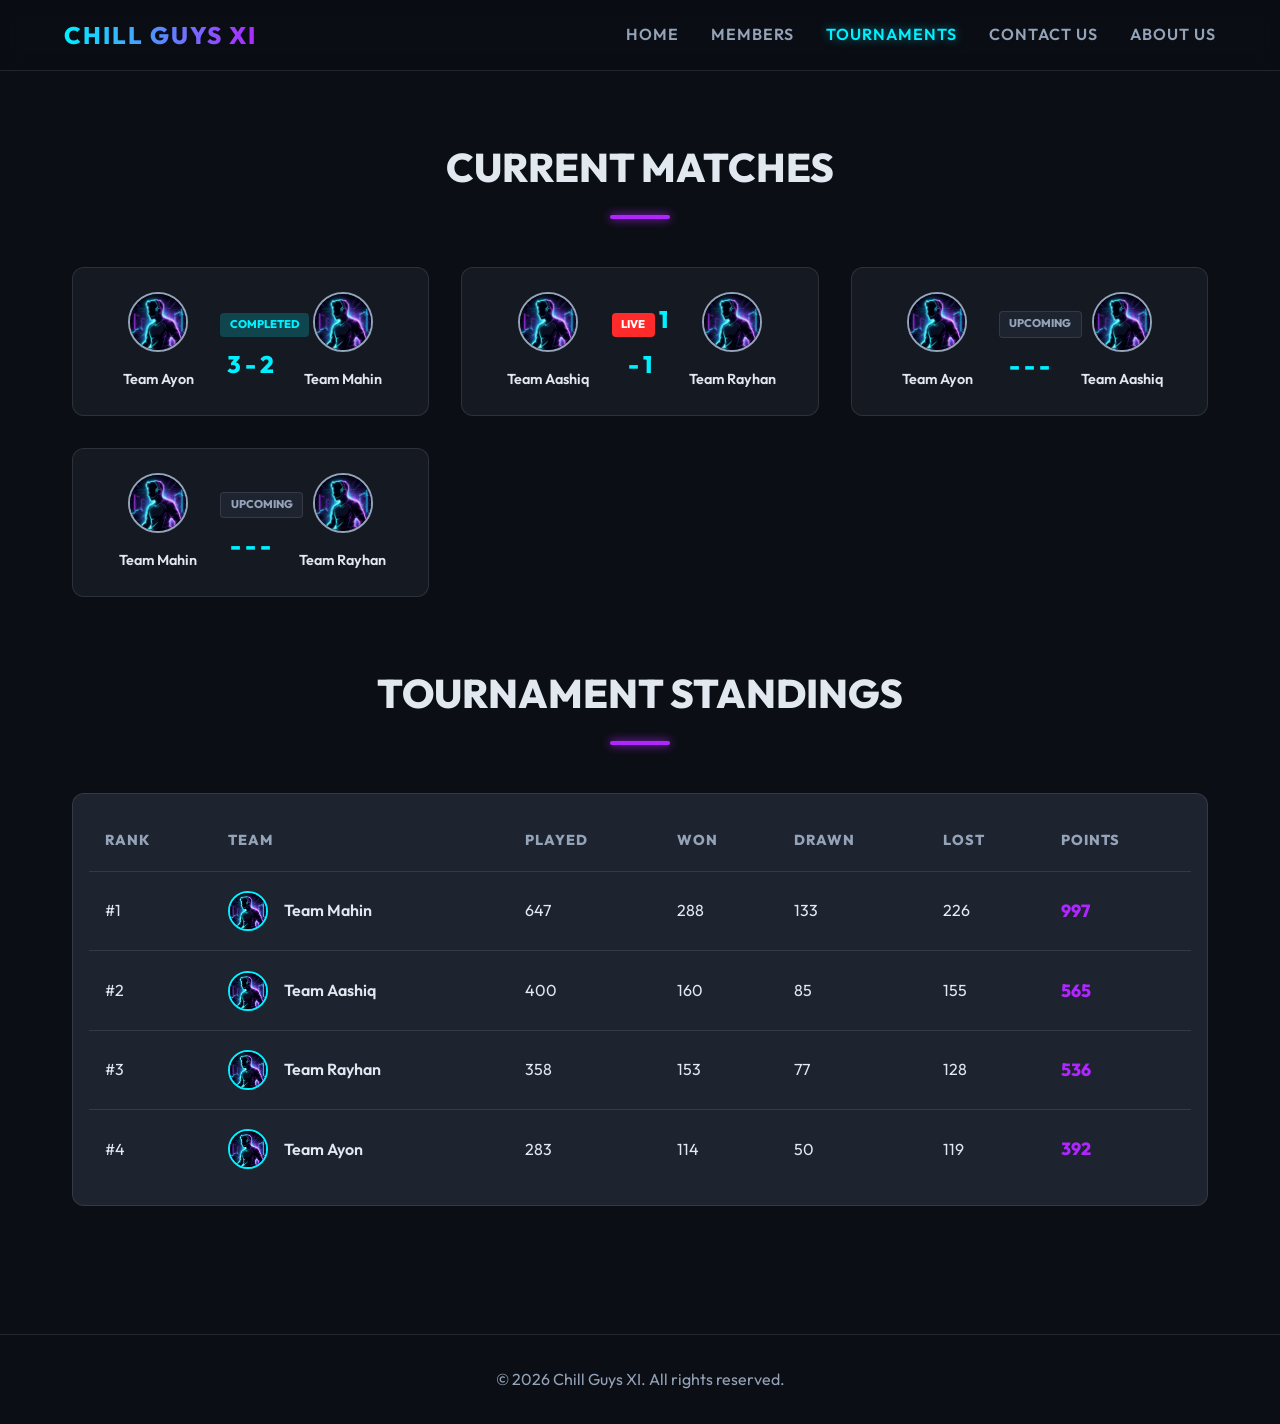
==== tournaments.html @ 994f7c33 "Launching first version of CGXI website" ====
<!DOCTYPE html>
<html lang="en">
<head>
    <meta charset="UTF-8">
    <meta name="viewport" content="width=device-width, initial-scale=1.0">
    <title>Tournaments - Chill Guys XI</title>
    <meta name="description" content="Current tournament and match highlights.">
    <link rel="stylesheet" href="styles.css">
</head>
<body>
    <nav class="navbar">
        <a href="index.html" class="logo">Chill Guys XI</a>
        <div class="menu-toggle" id="mobile-menu">&#9776;</div>
        <div class="nav-links" id="nav-links">
            <a href="index.html">Home</a>
            <a href="members.html">Members</a>
            <a href="tournaments.html" class="active">Tournaments</a>
            <a href="contact.html">Contact Us</a>
            <a href="about.html">About Us</a>
        </div>
    </nav>

    <main class="container">
        
        <h2 class="section-title">Current Matches</h2>
        <div id="matchesGrid" class="matches-grid">
            <!-- Dynamically populated via JS -->
        </div>

        <h2 class="section-title">Tournament Standings</h2>
        <div class="table-container">
            <table class="standings-table">
                <thead>
                    <tr>
                        <th>Rank</th>
                        <th>Team</th>
                        <th>Played</th>
                        <th>Won</th>
                        <th>Drawn</th>
                        <th>Lost</th>
                        <th>Points</th>
                    </tr>
                </thead>
                <tbody id="standingsBody">
                    <!-- Dynamically populated via JS -->
                </tbody>
            </table>
        </div>
    </main>

    <footer>
        <p>&copy; 2026 Chill Guys XI. All rights reserved.</p>
    </footer>

    <script src="data.js"></script>
    <script src="app.js"></script>
</body>
</html>
---- styles.css ----
@import url('https://fonts.googleapis.com/css2?family=Outfit:wght@300;400;600;800&display=swap');

:root {
    --bg-main: #0B0E14;
    --bg-secondary: #151A22;
    --bg-card: #1D232F;
    --text-main: #E2E8F0;
    --text-muted: #94A3B8;
    --accent-cyan: #00F0FF;
    --accent-purple: #B026FF;
    --border-color: rgba(255, 255, 255, 0.1);
    --transition: all 0.3s ease;
}

* {
    margin: 0;
    padding: 0;
    box-sizing: border-box;
    font-family: 'Outfit', sans-serif;
}

body {
    background-color: var(--bg-main);
    color: var(--text-main);
    line-height: 1.6;
    overflow-x: hidden;
}

/* Navbar */
.navbar {
    position: sticky;
    top: 0;
    z-index: 100;
    background: rgba(11, 14, 20, 0.85);
    backdrop-filter: blur(10px);
    border-bottom: 1px solid var(--border-color);
    padding: 1rem 5%;
    display: flex;
    justify-content: space-between;
    align-items: center;
}

.logo {
    font-size: 1.5rem;
    font-weight: 800;
    text-transform: uppercase;
    letter-spacing: 2px;
    background: linear-gradient(90deg, var(--accent-cyan), var(--accent-purple));
    -webkit-background-clip: text;
    -webkit-text-fill-color: transparent;
    text-decoration: none;
}

.nav-links {
    display: flex;
    gap: 2rem;
}

.nav-links a {
    color: var(--text-muted);
    text-decoration: none;
    font-weight: 600;
    font-size: 1rem;
    transition: var(--transition);
    text-transform: uppercase;
    letter-spacing: 1px;
}

.nav-links a:hover,
.nav-links a.active {
    color: var(--accent-cyan);
    text-shadow: 0 0 10px rgba(0, 240, 255, 0.5);
}

/* Banner */
.hero-banner {
    width: 100%;
    height: 60vh;
    background-image: url('assets/banner.png');
    background-size: cover;
    background-position: center;
    position: relative;
    display: flex;
    align-items: center;
    justify-content: center;
    text-align: center;
}

.hero-banner::after {
    content: '';
    position: absolute;
    top: 0; left: 0; right: 0; bottom: 0;
    background: linear-gradient(to bottom, rgba(11,14,20,0.3) 0%, rgba(11,14,20,1) 100%);
}

.hero-content {
    position: relative;
    z-index: 10;
}

.hero-title {
    font-size: 4rem;
    font-weight: 800;
    text-transform: uppercase;
    margin-bottom: 1rem;
    text-shadow: 0 0 20px rgba(0, 0, 0, 0.8);
}

.hero-subtitle {
    font-size: 1.5rem;
    color: var(--accent-cyan);
    font-weight: 600;
    letter-spacing: 2px;
    text-transform: uppercase;
}

/* Layout */
.container {
    max-width: 1200px;
    margin: 0 auto;
    padding: 4rem 2rem;
}

.section-title {
    font-size: 2.5rem;
    font-weight: 800;
    text-transform: uppercase;
    text-align: center;
    margin-bottom: 3rem;
    position: relative;
}

.section-title::after {
    content: '';
    display: block;
    width: 60px;
    height: 4px;
    background: var(--accent-purple);
    margin: 1rem auto 0;
    border-radius: 2px;
    box-shadow: 0 0 10px var(--accent-purple);
}

/* Home Page Features */
.home-grid {
    display: grid;
    grid-template-columns: repeat(auto-fit, minmax(300px, 1fr));
    gap: 2rem;
}

.feature-card {
    background: var(--bg-card);
    padding: 2rem;
    border-radius: 12px;
    border: 1px solid var(--border-color);
    transition: var(--transition);
    text-align: center;
}

.feature-card:hover {
    transform: translateY(-5px);
    border-color: var(--accent-cyan);
    box-shadow: 0 10px 20px rgba(0, 240, 255, 0.1);
}

.feature-icon {
    font-size: 3rem;
    margin-bottom: 1.5rem;
    color: var(--accent-cyan);
}

/* Profiles Grid */
.controls {
    display: flex;
    justify-content: space-between;
    margin-bottom: 2rem;
    flex-wrap: wrap;
    gap: 1rem;
}

.search-input, .filter-select {
    background: var(--bg-secondary);
    border: 1px solid var(--border-color);
    color: var(--text-main);
    padding: 0.8rem 1.2rem;
    border-radius: 8px;
    font-size: 1rem;
    outline: none;
    transition: var(--transition);
}

.search-input:focus, .filter-select:focus {
    border-color: var(--accent-cyan);
    box-shadow: 0 0 10px rgba(0, 240, 255, 0.2);
}

.profiles-grid {
    display: grid;
    grid-template-columns: repeat(auto-fill, minmax(250px, 1fr));
    gap: 2rem;
}

.player-card {
    background: var(--bg-card);
    border-radius: 12px;
    overflow: hidden;
    position: relative;
    transition: var(--transition);
    border: 1px solid var(--border-color);
}

.player-card:hover {
    transform: translateY(-10px);
    box-shadow: 0 10px 30px rgba(176, 38, 255, 0.2);
    border-color: var(--accent-purple);
}

.player-photo {
    width: 100%;
    height: 250px;
    object-fit: cover;
    border-bottom: 3px solid var(--accent-cyan);
}

.player-info {
    padding: 1.5rem;
}

.player-name {
    font-size: 1.2rem;
    font-weight: 800;
    margin-bottom: 0.5rem;
}

.player-team {
    color: var(--accent-cyan);
    font-size: 0.9rem;
    font-weight: 600;
    margin-bottom: 1rem;
    text-transform: uppercase;
}

.player-stats {
    display: grid;
    grid-template-columns: 1fr 1fr;
    gap: 0.5rem;
    font-size: 0.85rem;
    color: var(--text-muted);
}

.stat-val {
    color: var(--text-main);
    font-weight: 600;
}

.player-price {
    position: absolute;
    top: 10px;
    right: 10px;
    background: var(--accent-purple);
    color: white;
    padding: 0.3rem 0.8rem;
    border-radius: 20px;
    font-weight: 800;
    font-size: 0.85rem;
    box-shadow: 0 0 10px var(--accent-purple);
}

/* Standings Table */
.table-container {
    overflow-x: auto;
    background: var(--bg-card);
    border-radius: 12px;
    border: 1px solid var(--border-color);
    padding: 1rem;
}

.standings-table {
    width: 100%;
    border-collapse: collapse;
    text-align: left;
}

.standings-table th, .standings-table td {
    padding: 1.2rem 1rem;
    border-bottom: 1px solid var(--border-color);
}

.standings-table th {
    font-weight: 800;
    text-transform: uppercase;
    color: var(--text-muted);
    font-size: 0.9rem;
    letter-spacing: 1px;
}

.standings-table tr:last-child td {
    border-bottom: none;
}

.standings-table tbody tr:hover {
    background: rgba(255, 255, 255, 0.03);
}

.team-cell {
    display: flex;
    align-items: center;
    gap: 1rem;
    font-weight: 600;
}

.team-logo-small {
    width: 40px;
    height: 40px;
    border-radius: 50%;
    border: 2px solid var(--accent-cyan);
}

.pts {
    color: var(--accent-purple);
    font-weight: 800;
    font-size: 1.1rem;
}

/* Footer */
footer {
    text-align: center;
    padding: 2rem;
    border-top: 1px solid var(--border-color);
    margin-top: 4rem;
    color: var(--text-muted);
}

/* Matches */
.matches-grid {
    display: grid;
    grid-template-columns: repeat(auto-fill, minmax(350px, 1fr));
    gap: 2rem;
    margin-bottom: 4rem;
}

.match-card {
    background: var(--bg-secondary);
    border-radius: 12px;
    border: 1px solid var(--border-color);
    padding: 1.5rem;
    display: flex;
    justify-content: space-between;
    align-items: center;
    transition: var(--transition);
}

.match-card:hover {
    border-color: var(--accent-cyan);
    box-shadow: 0 0 15px rgba(0, 240, 255, 0.1);
}

.match-team {
    text-align: center;
    width: 40%;
}

.match-team img {
    width: 60px;
    height: 60px;
    border-radius: 50%;
    margin-bottom: 0.5rem;
    border: 2px solid var(--text-muted);
}

.match-team span {
    display: block;
    font-weight: 600;
    font-size: 0.9rem;
}

.match-score {
    width: 20%;
    text-align: center;
    font-size: 1.5rem;
    font-weight: 800;
    color: var(--accent-cyan);
}

.status-badge {
    display: inline-block;
    padding: 0.2rem 0.6rem;
    border-radius: 4px;
    font-size: 0.7rem;
    font-weight: 800;
    text-transform: uppercase;
    margin-bottom: 0.5rem;
}

.status-live { background: #FF2A2A; color: white; }
.status-upcoming { background: var(--bg-card); color: var(--text-muted); border: 1px solid var(--border-color); }
.status-completed { background: rgba(0, 240, 255, 0.2); color: var(--accent-cyan); }

/* Hamburger Menu */
.menu-toggle {
    display: none;
    font-size: 2rem;
    cursor: pointer;
    color: var(--text-main);
    z-index: 101;
}

/* Responsive Styles */
@media (max-width: 768px) {
    .menu-toggle {
        display: block;
    }

    .nav-links {
        display: none;
        flex-direction: column;
        position: absolute;
        top: 100%;
        left: 0;
        width: 100%;
        background: rgba(11, 14, 20, 0.95);
        backdrop-filter: blur(10px);
        border-bottom: 1px solid var(--border-color);
        padding: 2rem 0;
        text-align: center;
        gap: 1.5rem;
    }

    .nav-links.active-menu {
        display: flex;
    }

    .hero-title {
        font-size: 2.5rem;
    }

    .hero-subtitle {
        font-size: 1.2rem;
    }

    .section-title {
        font-size: 2rem;
    }

    .home-grid {
        grid-template-columns: 1fr;
    }

    .controls {
        flex-direction: column;
    }

    .search-input, .filter-select {
        width: 100%;
    }

    .matches-grid {
        grid-template-columns: 1fr;
    }
}
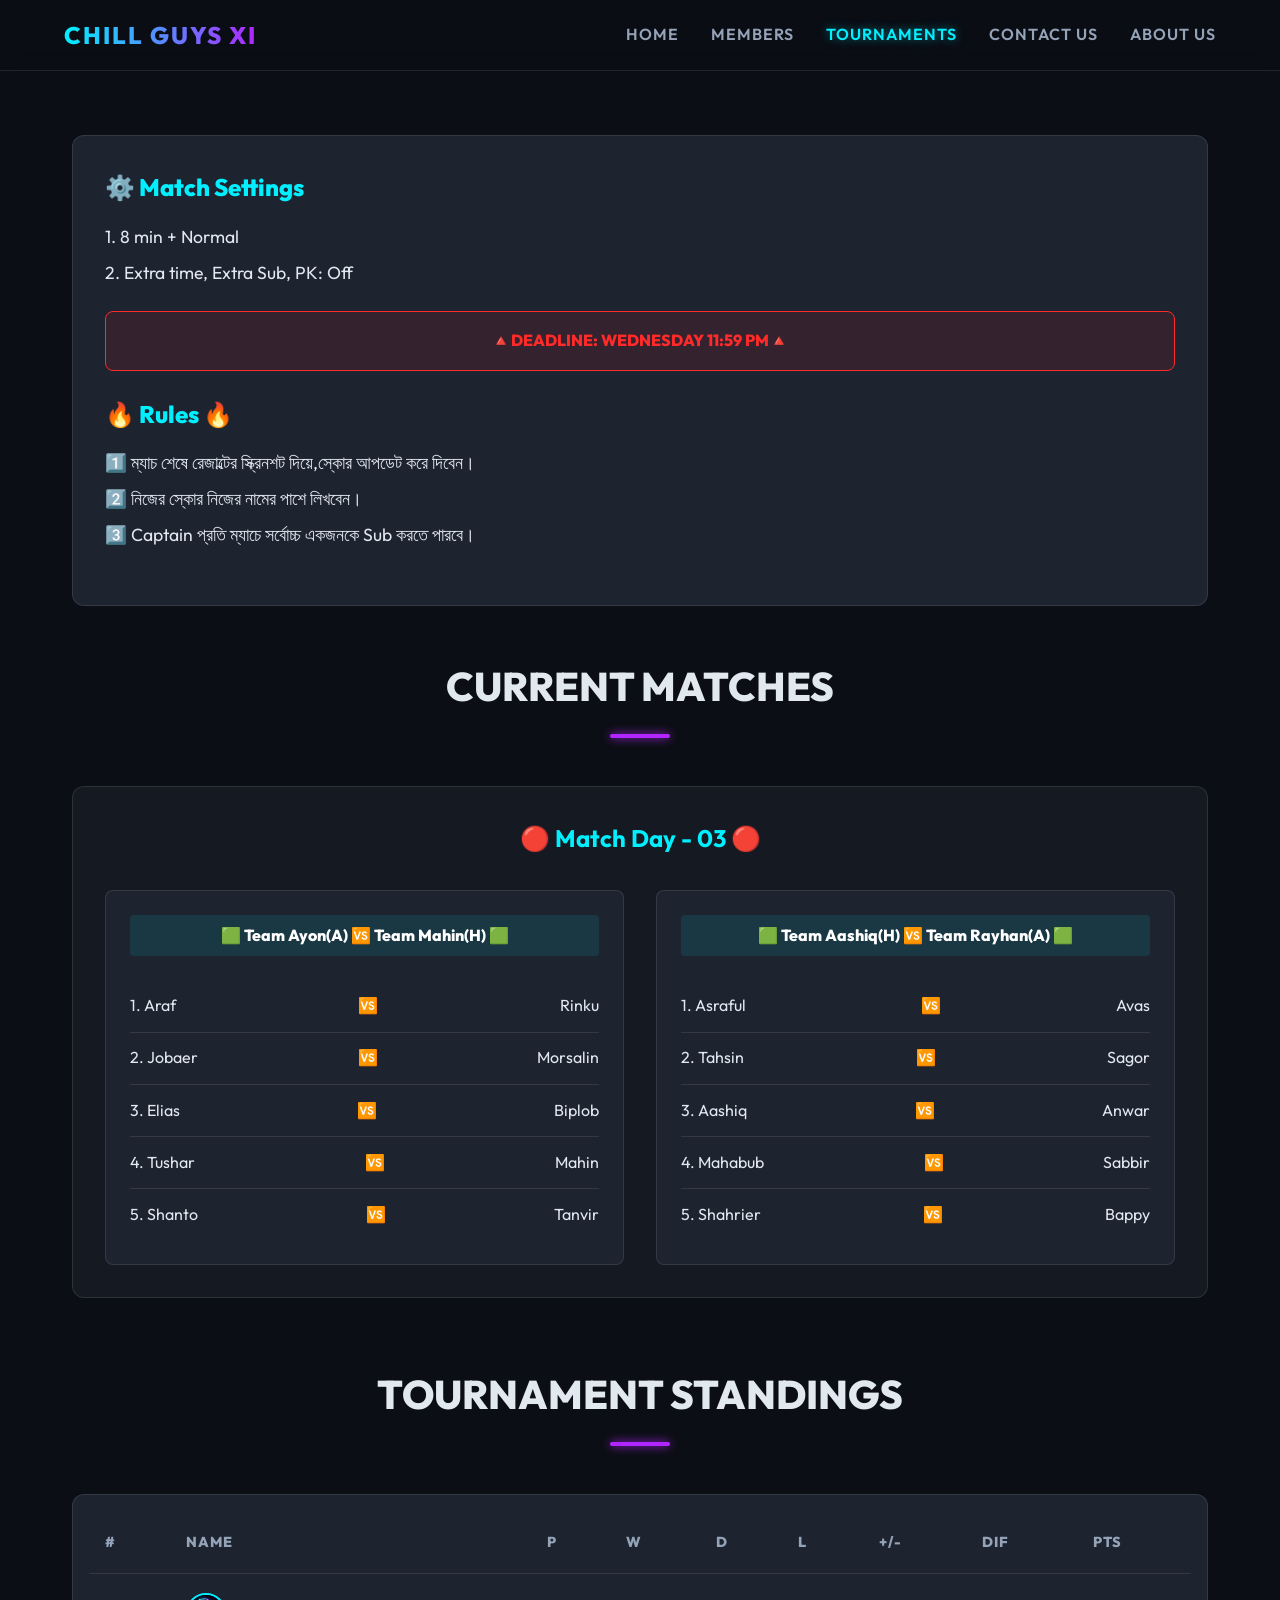
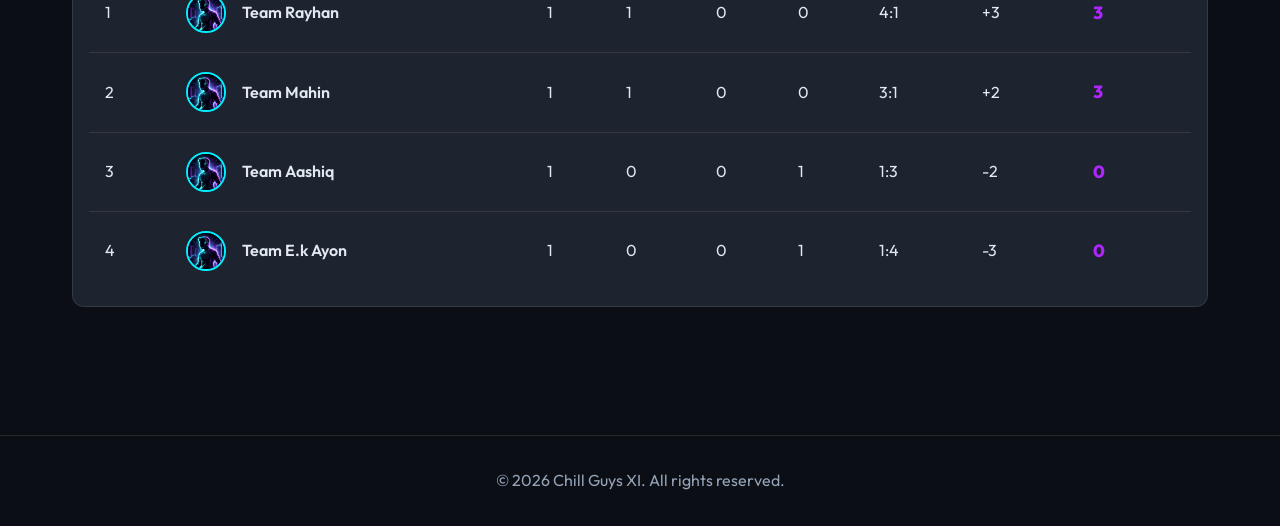
==== commit ed9b0d98: "Updated score in Tournament page" ====
--- a/tournaments.html
+++ b/tournaments.html
@@ -21,7 +21,22 @@
     </nav>
 
     <main class="container">
-        
+        <div class="match-settings-card">
+            <h2 class="settings-title">⚙️ Match Settings</h2>
+            <ul class="settings-list">
+                <li>1. 8 min + Normal</li>
+                <li>2. Extra time, Extra Sub, PK: Off</li>
+            </ul>
+            <div class="deadline-banner">🔺Deadline: Wednesday 11:59 pm🔺</div>
+            
+            <h2 class="settings-title" style="margin-top: 1.5rem;">🔥 Rules 🔥</h2>
+            <ul class="settings-list">
+                <li>1️⃣ ম্যাচ শেষে রেজাল্টের স্ক্রিনশট দিয়ে,স্কোর আপডেট করে দিবেন।</li>
+                <li>2️⃣ নিজের স্কোর নিজের নামের পাশে লিখবেন।</li>
+                <li>3️⃣ Captain প্রতি ম্যাচে সর্বোচ্চ একজনকে Sub করতে পারবে।</li>
+            </ul>
+        </div>
+
         <h2 class="section-title">Current Matches</h2>
         <div id="matchesGrid" class="matches-grid">
             <!-- Dynamically populated via JS -->
@@ -32,13 +47,15 @@
             <table class="standings-table">
                 <thead>
                     <tr>
-                        <th>Rank</th>
-                        <th>Team</th>
-                        <th>Played</th>
-                        <th>Won</th>
-                        <th>Drawn</th>
-                        <th>Lost</th>
-                        <th>Points</th>
+                        <th>#</th>
+                        <th>Name</th>
+                        <th>P</th>
+                        <th>W</th>
+                        <th>D</th>
+                        <th>L</th>
+                        <th>+/-</th>
+                        <th>Dif</th>
+                        <th>Pts</th>
                     </tr>
                 </thead>
                 <tbody id="standingsBody">
--- a/styles.css
+++ b/styles.css
@@ -332,6 +332,45 @@
 }
 
 /* Matches */
+.match-settings-card {
+    background: var(--bg-card);
+    border-radius: 12px;
+    border: 1px solid var(--border-color);
+    padding: 2rem;
+    margin-bottom: 3rem;
+}
+
+.settings-title {
+    color: var(--accent-cyan);
+    font-size: 1.5rem;
+    font-weight: 800;
+    margin-bottom: 1rem;
+}
+
+.settings-list {
+    list-style: none;
+    padding-left: 0;
+    margin-bottom: 1.5rem;
+    color: var(--text-main);
+}
+
+.settings-list li {
+    margin-bottom: 0.5rem;
+    font-size: 1.1rem;
+}
+
+.deadline-banner {
+    background: rgba(255, 42, 42, 0.1);
+    border: 1px solid #FF2A2A;
+    color: #FF2A2A;
+    padding: 1rem;
+    text-align: center;
+    font-weight: 800;
+    border-radius: 8px;
+    margin-top: 1rem;
+    text-transform: uppercase;
+}
+
 .matches-grid {
     display: grid;
     grid-template-columns: repeat(auto-fill, minmax(350px, 1fr));
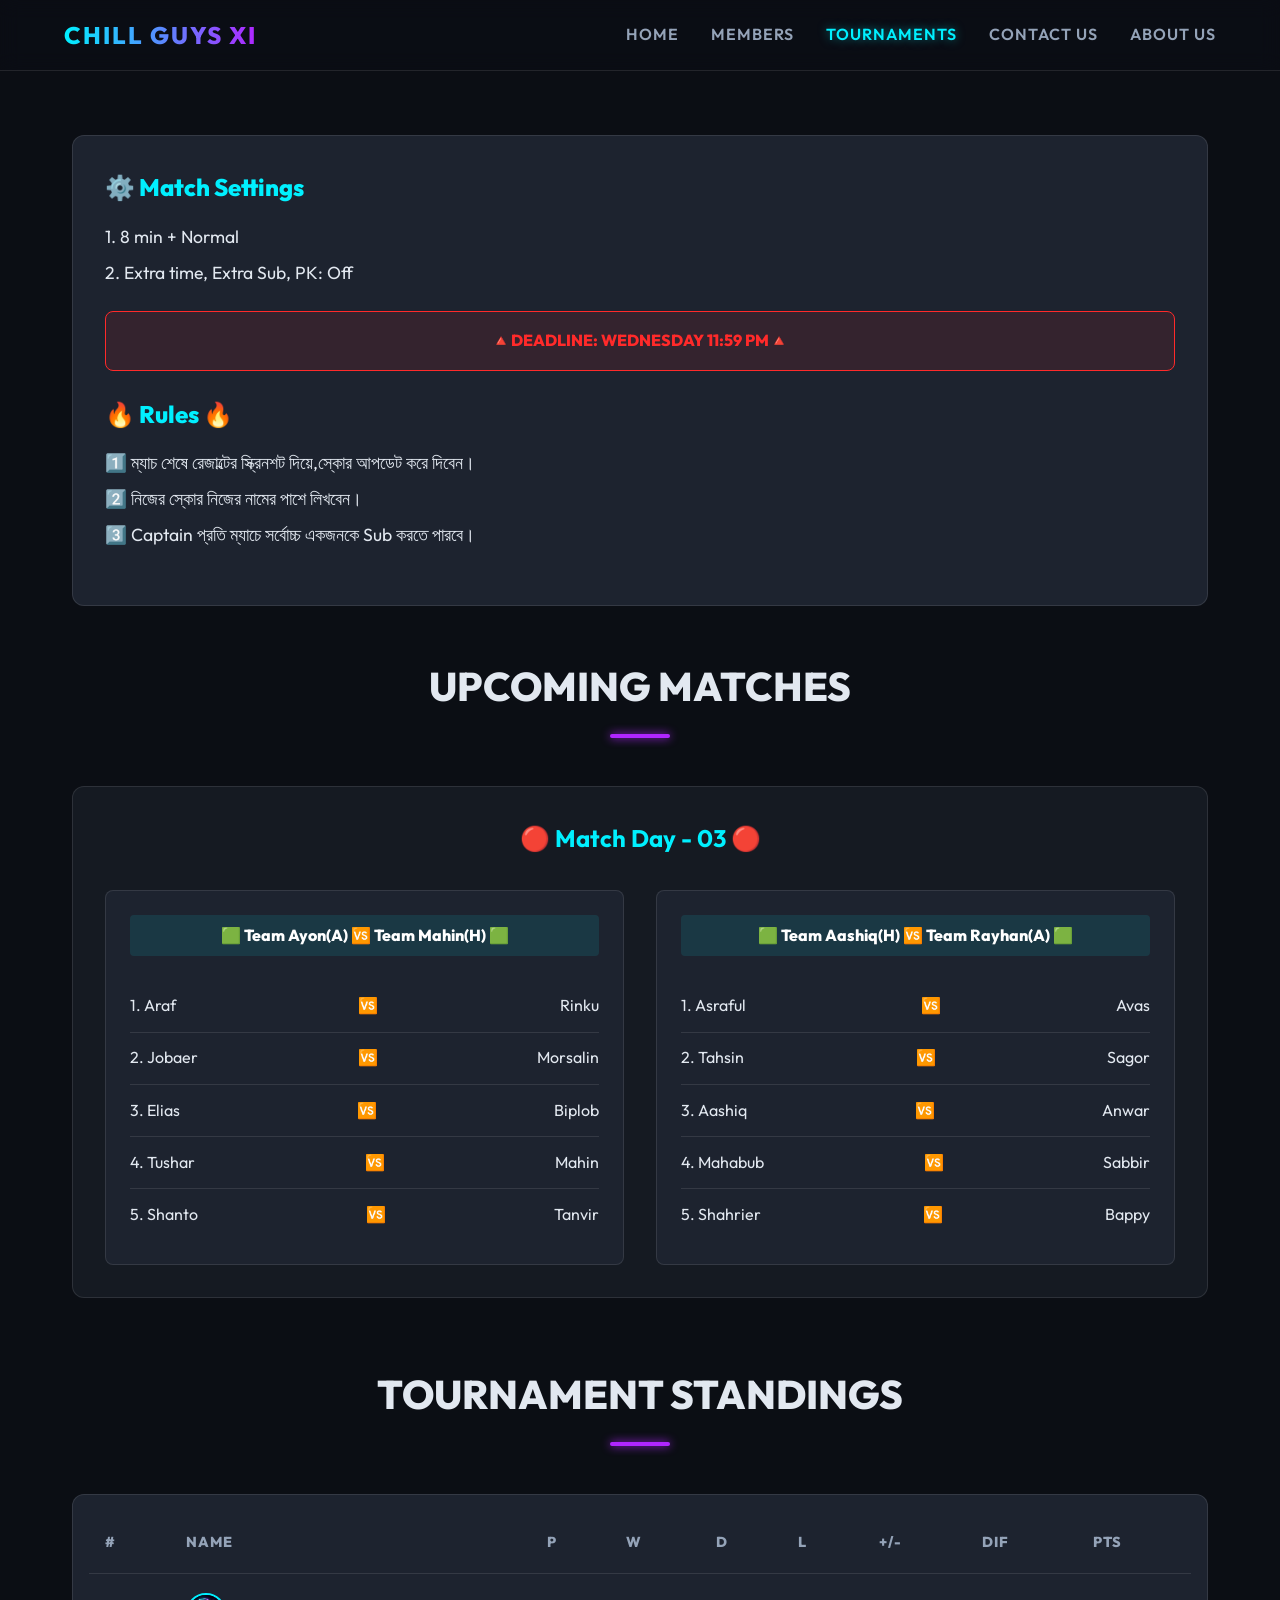
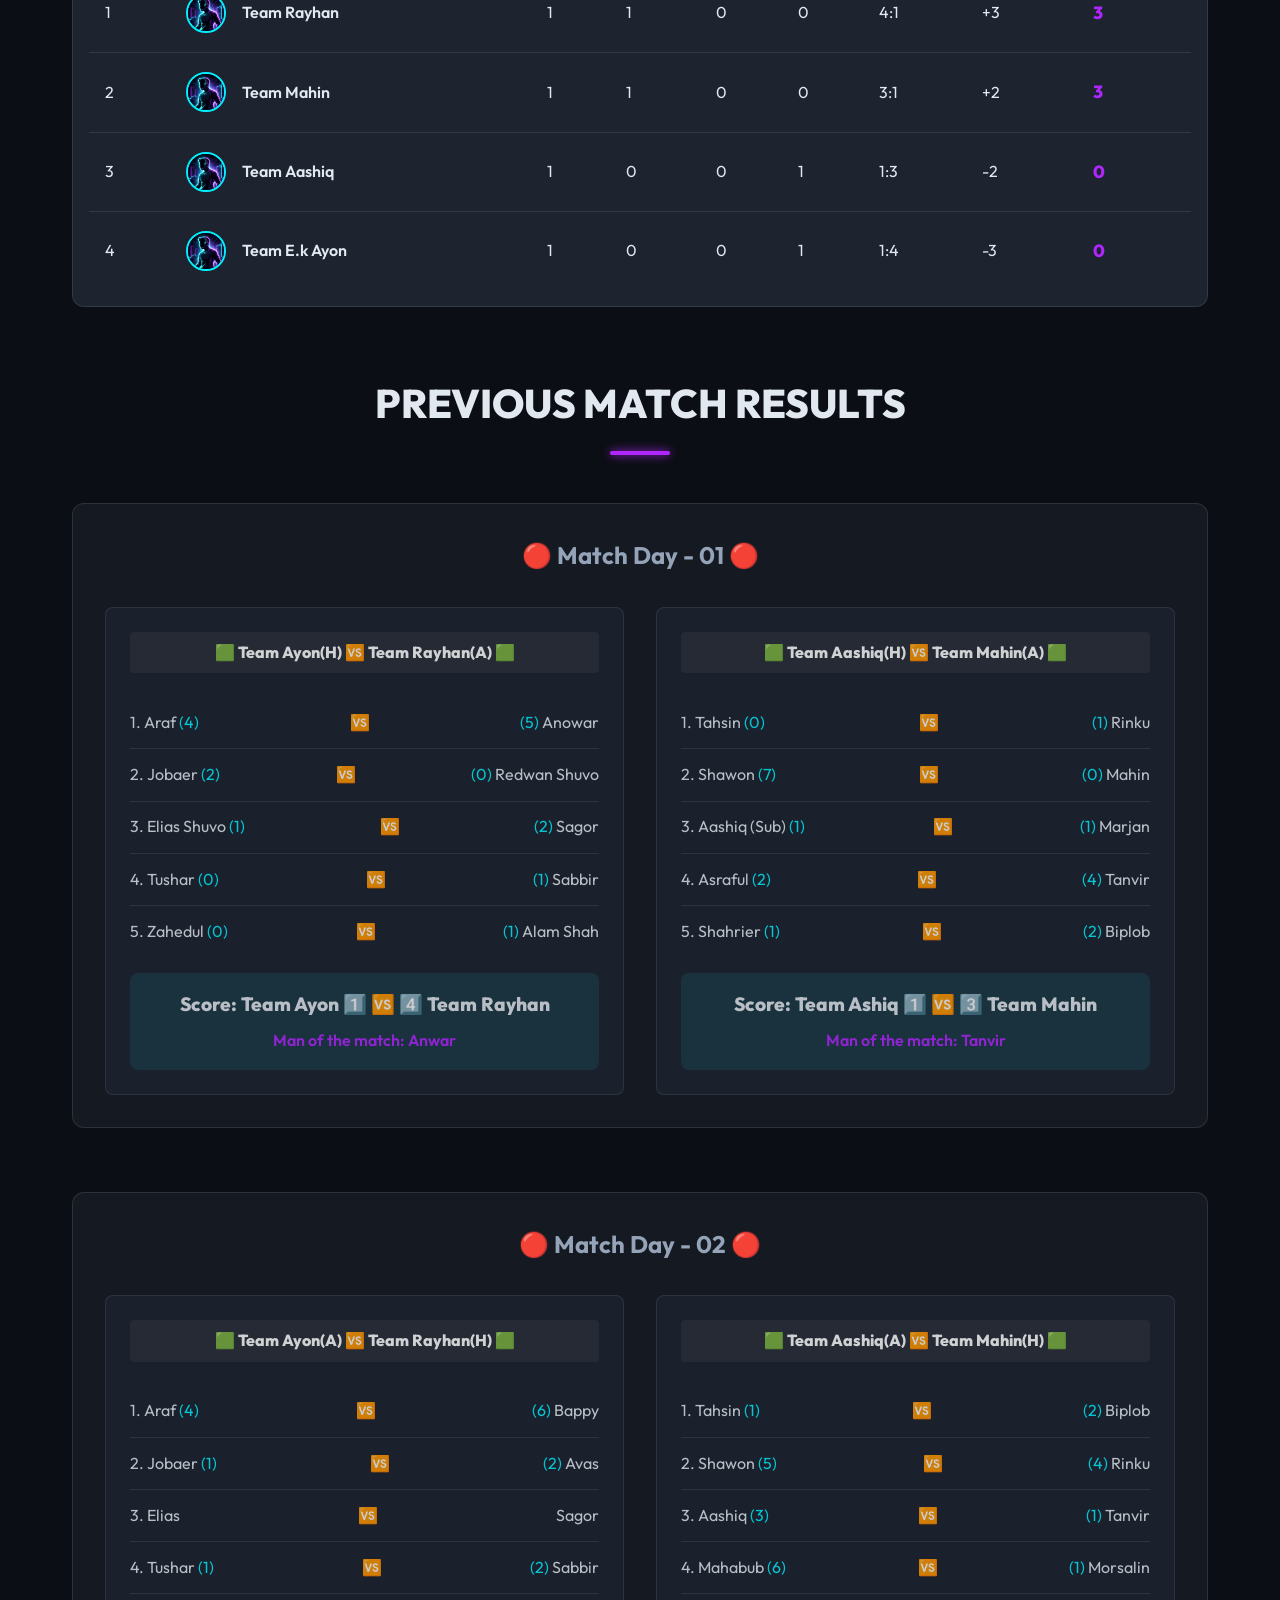
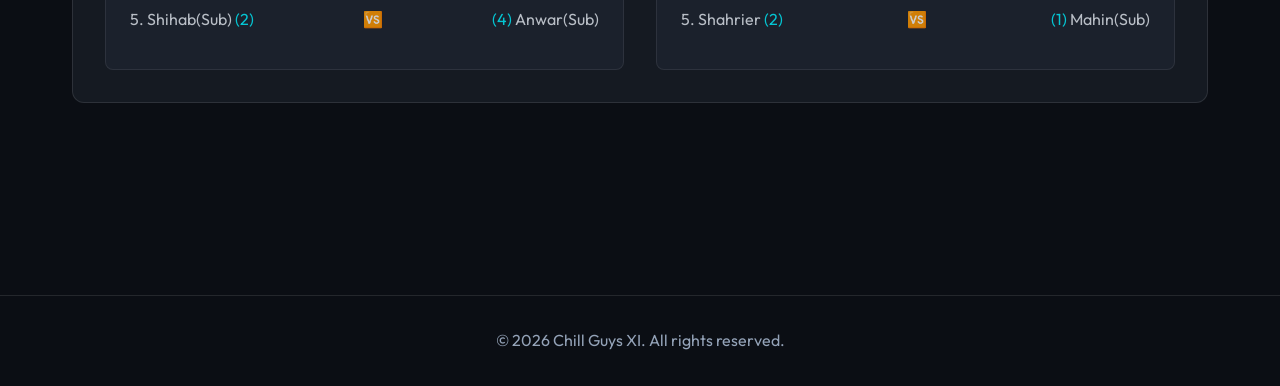
==== commit 206dc1f2: "Updated Previous score in Tournament page" ====
--- a/tournaments.html
+++ b/tournaments.html
@@ -37,7 +37,7 @@
             </ul>
         </div>
 
-        <h2 class="section-title">Current Matches</h2>
+        <h2 class="section-title">Upcoming Matches</h2>
         <div id="matchesGrid" class="matches-grid">
             <!-- Dynamically populated via JS -->
         </div>
@@ -63,6 +63,11 @@
                 </tbody>
             </table>
         </div>
+
+        <h2 class="section-title" style="margin-top: 4rem;">Previous Match Results</h2>
+        <div id="previousMatchesGrid" class="matches-grid">
+            <!-- Dynamically populated via JS -->
+        </div>
     </main>
 
     <footer>
